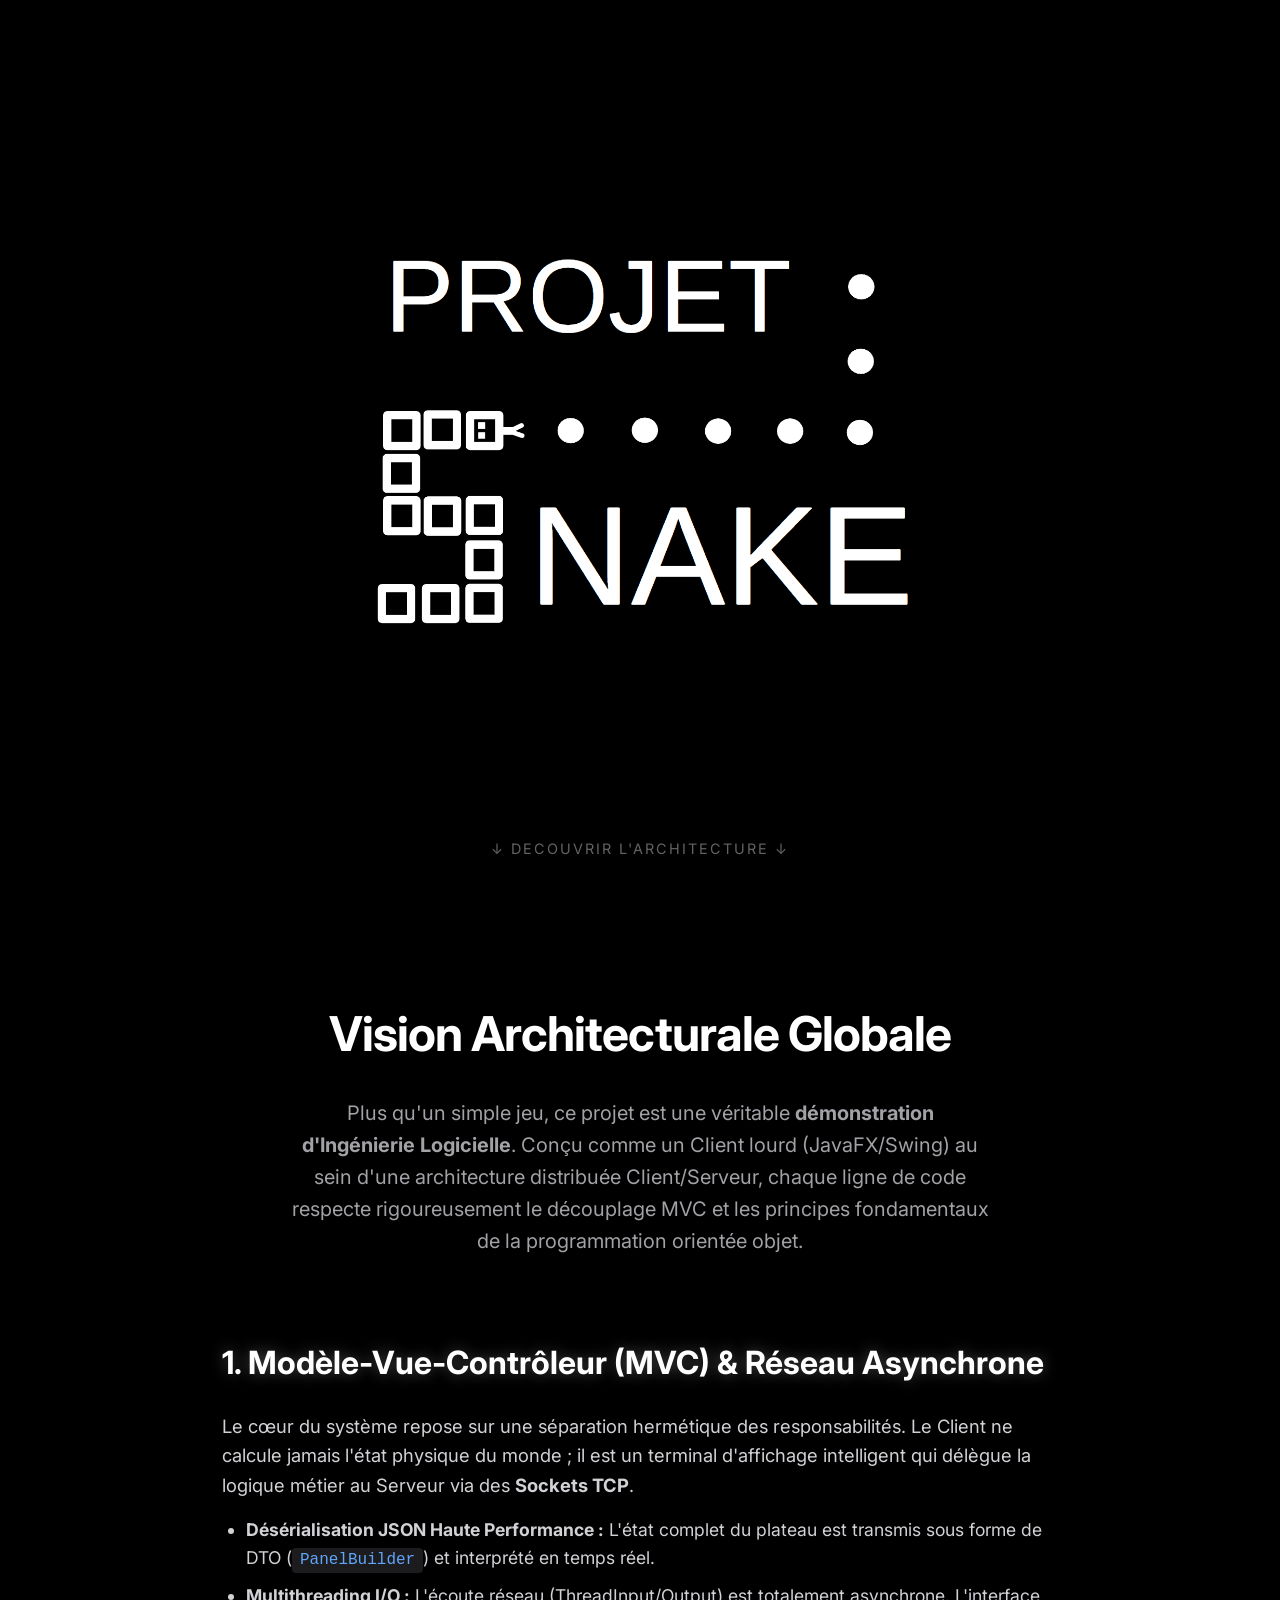
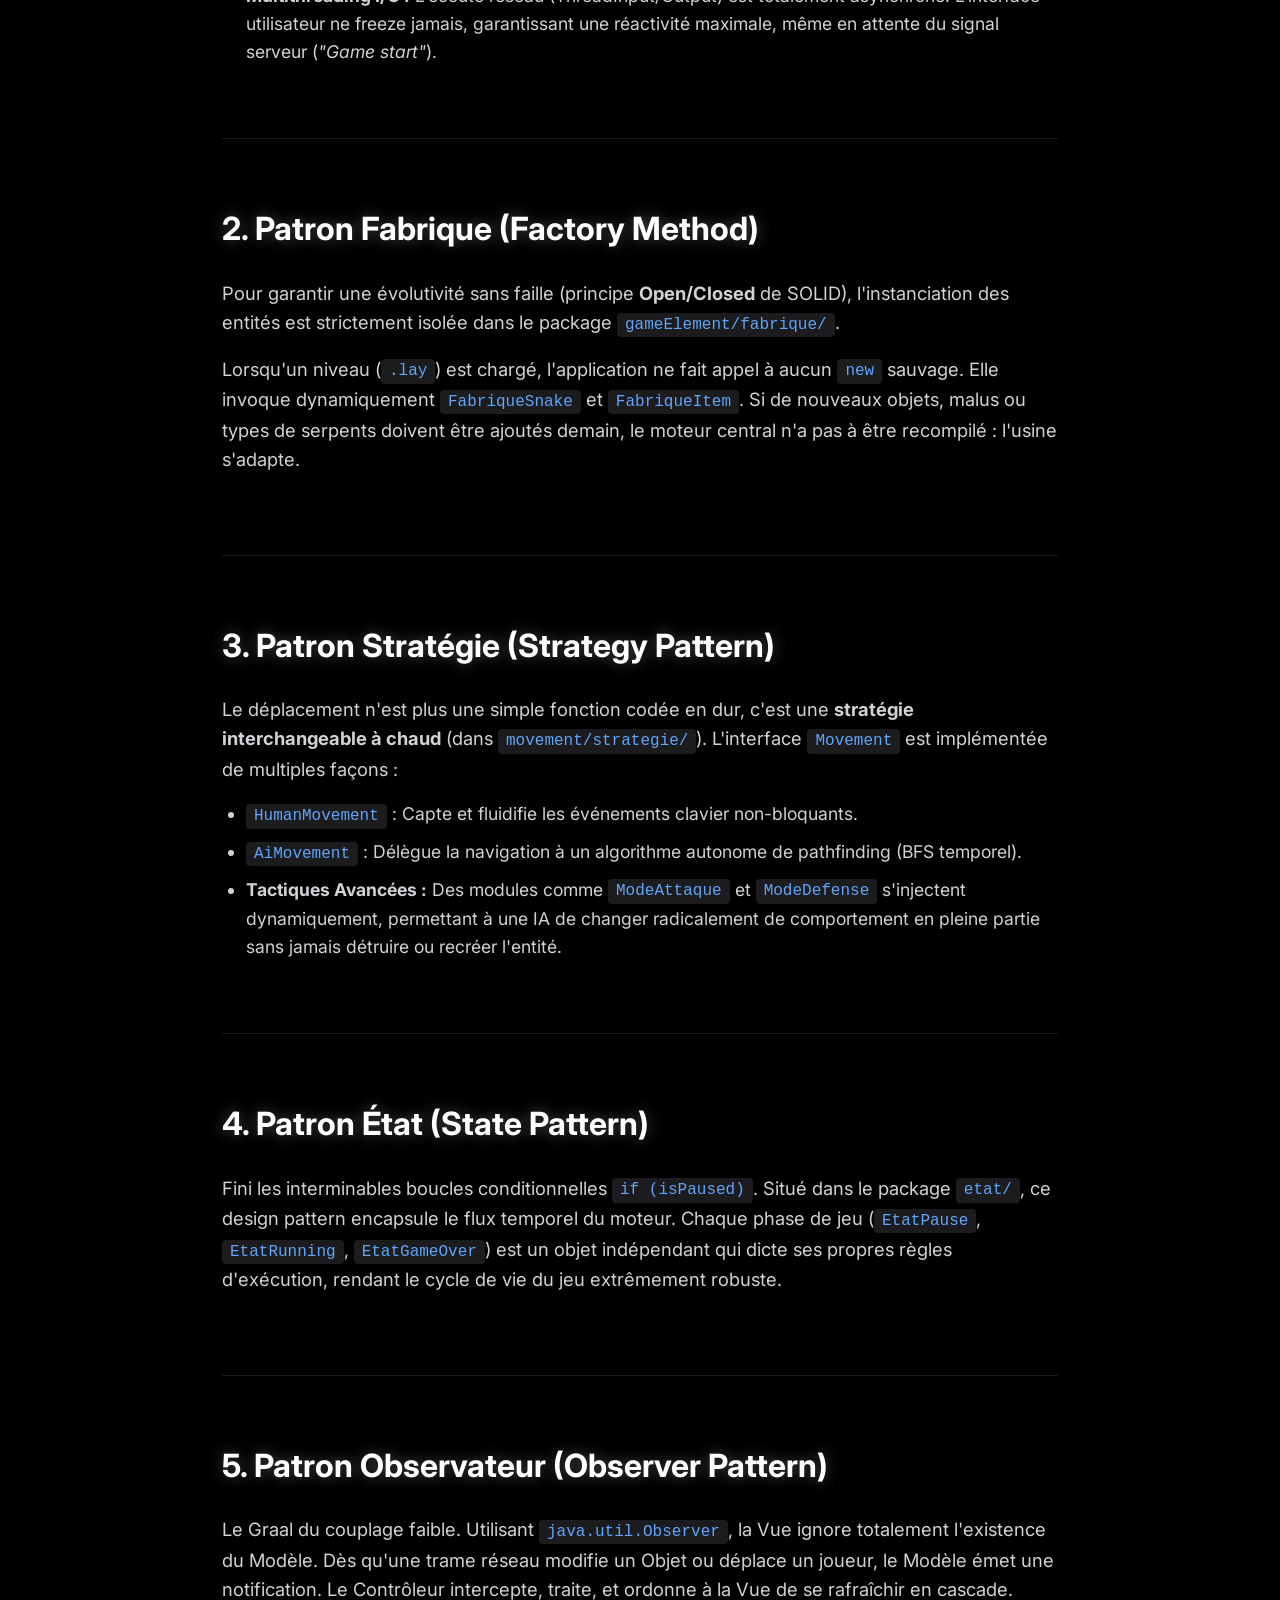
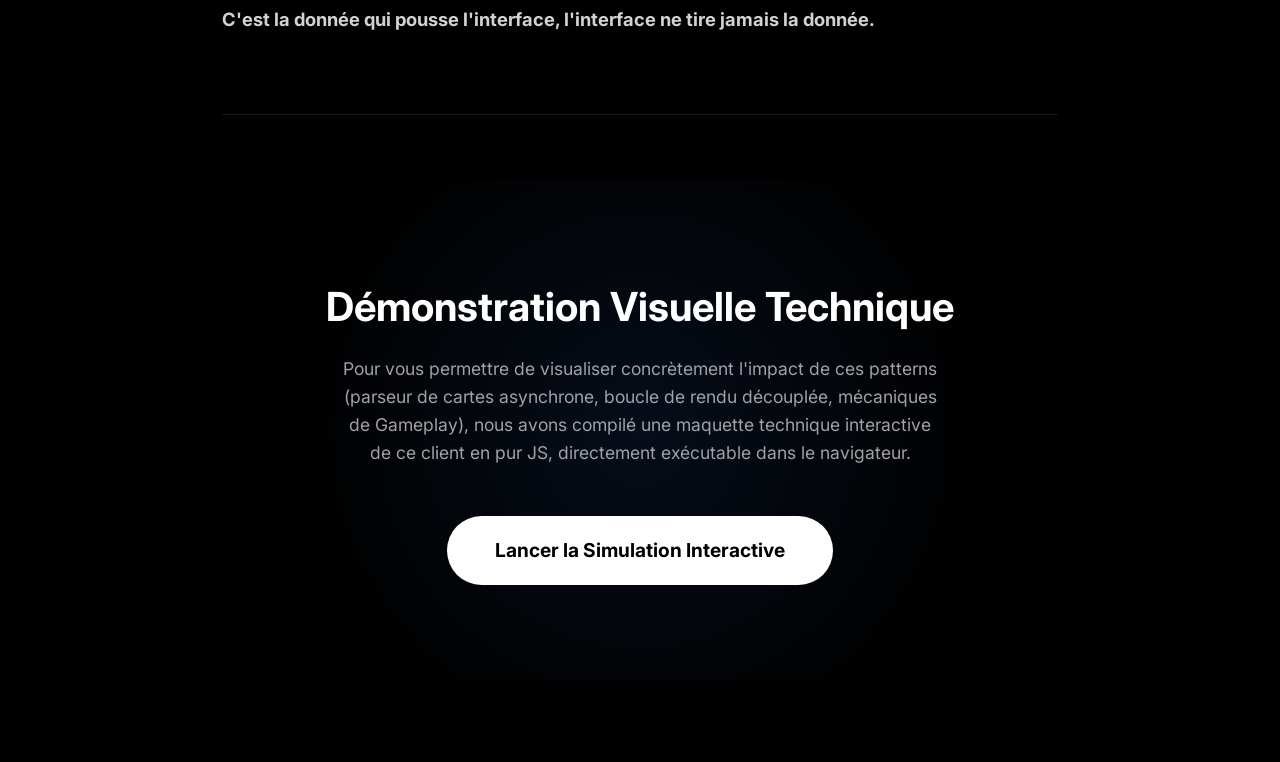
==== docs/index.html @ 8832fe9c "updtae" ====
<!DOCTYPE html>
<html lang="fr">

<head>
    <meta charset="UTF-8">
    <meta name="viewport" content="width=device-width, initial-scale=1.0">
    <title>Architecture - Projet Snake</title>
    <link rel="stylesheet" href="style.css">
    <link href="https://fonts.googleapis.com/css2?family=Inter:wght@300;400;600;800&display=swap" rel="stylesheet">
</head>

<body class="doc-dark-mode">

    <!-- Section Intro avec Fondu au Noir -->
    <section class="hero-fade">
        <img src="../images/titre.png" alt="Projet Snake" class="fade-in-logo">
        <div class="scroll-indicator">↓ Decouvrir l'Architecture ↓</div>
    </section>

    <!-- Corps de la Documentation -->
    <main class="architecture-content">

        <header class="section-header">
            <h2>Vision Architecturale Globale</h2>
            <p>Plus qu'un simple jeu, ce projet est une véritable <strong>démonstration d'Ingénierie
                    Logicielle</strong>. Conçu comme un Client lourd (JavaFX/Swing) au sein d'une architecture
                distribuée Client/Serveur, chaque ligne de code respecte rigoureusement le découplage MVC et les
                principes fondamentaux de la programmation orientée objet.</p>
        </header>

        <article class="doc-block">
            <h3>1. Modèle-Vue-Contrôleur (MVC) & Réseau Asynchrone</h3>
            <div class="block-content">
                <p>Le cœur du système repose sur une séparation hermétique des responsabilités. Le Client ne calcule
                    jamais l'état physique du monde ; il est un terminal d'affichage intelligent qui délègue la logique
                    métier au Serveur via des <strong>Sockets TCP</strong>.</p>
                <ul>
                    <li><strong>Désérialisation JSON Haute Performance :</strong> L'état complet du plateau est transmis
                        sous forme de DTO (<code>PanelBuilder</code>) et interprété en temps réel.</li>
                    <li><strong>Multithreading I/O :</strong> L'écoute réseau (ThreadInput/Output) est totalement
                        asynchrone. L'interface utilisateur ne freeze jamais, garantissant une réactivité maximale, même
                        en attente du signal serveur (<i>"Game start"</i>).</li>
                </ul>
            </div>
        </article>

        <article class="doc-block">
            <h3>2. Patron Fabrique (Factory Method)</h3>
            <div class="block-content">
                <p>Pour garantir une évolutivité sans faille (principe <strong>Open/Closed</strong> de SOLID),
                    l'instanciation des entités est strictement isolée dans le package
                    <code>gameElement/fabrique/</code>.</p>
                <p>Lorsqu'un niveau (<code>.lay</code>) est chargé, l'application ne fait appel à aucun <code>new</code>
                    sauvage. Elle invoque dynamiquement <code>FabriqueSnake</code> et <code>FabriqueItem</code>. Si de
                    nouveaux objets, malus ou types de serpents doivent être ajoutés demain, le moteur central n'a pas à
                    être recompilé : l'usine s'adapte.</p>
            </div>
        </article>

        <article class="doc-block">
            <h3>3. Patron Stratégie (Strategy Pattern)</h3>
            <div class="block-content">
                <p>Le déplacement n'est plus une simple fonction codée en dur, c'est une <strong>stratégie
                        interchangeable à chaud</strong> (dans <code>movement/strategie/</code>). L'interface
                    <code>Movement</code> est implémentée de multiples façons :</p>
                <ul>
                    <li><code>HumanMovement</code> : Capte et fluidifie les événements clavier non-bloquants.</li>
                    <li><code>AiMovement</code> : Délègue la navigation à un algorithme autonome de pathfinding (BFS
                        temporel).</li>
                    <li><strong>Tactiques Avancées :</strong> Des modules comme <code>ModeAttaque</code> et
                        <code>ModeDefense</code> s'injectent dynamiquement, permettant à une IA de changer radicalement
                        de comportement en pleine partie sans jamais détruire ou recréer l'entité.</li>
                </ul>
            </div>
        </article>

        <article class="doc-block">
            <h3>4. Patron État (State Pattern)</h3>
            <div class="block-content">
                <p>Fini les interminables boucles conditionnelles <code>if (isPaused)</code>. Situé dans le package
                    <code>etat/</code>, ce design pattern encapsule le flux temporel du moteur. Chaque phase de jeu
                    (<code>EtatPause</code>, <code>EtatRunning</code>, <code>EtatGameOver</code>) est un objet
                    indépendant qui dicte ses propres règles d'exécution, rendant le cycle de vie du jeu extrêmement
                    robuste.</p>
            </div>
        </article>

        <article class="doc-block">
            <h3>5. Patron Observateur (Observer Pattern)</h3>
            <div class="block-content">
                <p>Le Graal du couplage faible. Utilisant <code>java.util.Observer</code>, la Vue ignore totalement
                    l'existence du Modèle. Dès qu'une trame réseau modifie un Objet ou déplace un joueur, le Modèle émet
                    une notification. Le Contrôleur intercepte, traite, et ordonne à la Vue de se rafraîchir en cascade.
                    <strong>C'est la donnée qui pousse l'interface, l'interface ne tire jamais la donnée.</strong></p>
            </div>
        </article>

        <!-- CTA : Simulateur -->
        <div class="cta-container">
            <h3>Démonstration Visuelle Technique</h3>
            <p>Pour vous permettre de visualiser concrètement l'impact de ces patterns (parseur de cartes asynchrone,
                boucle de rendu découplée, mécaniques de Gameplay), nous avons compilé une maquette technique
                interactive de ce client en pur JS, directement exécutable dans le navigateur.</p>
            <a href="simulator.html" class="btn-large">Lancer la Simulation Interactive</a>
        </div>

    </main>
</body>

</html>
---- docs/style.css ----
:root {
    --apple-bg: #fbfbfd;
    --apple-surface: #ffffff;
    --apple-text: #1d1d1f;
    --apple-text-secondary: #86868b;
    --apple-border: #d2d2d7;
    --apple-blue: #0071e3;
    --apple-blue-hover: #0077ed;
    --apple-shadow: rgba(0, 0, 0, 0.08) 0px 4px 24px;
}

* {
    margin: 0;
    padding: 0;
    box-sizing: border-box;
    -webkit-font-smoothing: antialiased;
}

body {
    font-family: 'Inter', -apple-system, BlinkMacSystemFont, sans-serif;
    line-height: 1.6;
}

/* -------------------------------------------
   DARK MODE : DOCUMENTATION (index.html)
------------------------------------------- */
.doc-dark-mode {
    background-color: #000000;
    color: #e5e5ea;
}

.hero-fade {
    height: 100vh;
    display: flex;
    flex-direction: column;
    justify-content: center;
    align-items: center;
    background: #000000;
    position: relative;
}

.fade-in-logo {
    max-width: 80%;
    max-height: 400px;
    opacity: 0;
    animation: fadeInLogo 3s cubic-bezier(0.25, 1, 0.5, 1) forwards;
    filter: drop-shadow(0 0 40px rgba(96, 165, 250, 0.3));
}

@keyframes fadeInLogo {
    0% { opacity: 0; transform: scale(0.9); filter: blur(10px); }
    100% { opacity: 1; transform: scale(1); filter: blur(0px); }
}

.scroll-indicator {
    position: absolute;
    bottom: 40px;
    color: #636366;
    font-size: 0.9rem;
    letter-spacing: 2px;
    text-transform: uppercase;
    animation: pulse 2s infinite;
}

@keyframes pulse {
    0% { opacity: 0.3; transform: translateY(0); }
    50% { opacity: 1; transform: translateY(-5px); }
    100% { opacity: 0.3; transform: translateY(0); }
}

.architecture-content {
    max-width: 900px;
    margin: 0 auto;
    padding: 6rem 2rem;
}

.section-header {
    text-align: center;
    margin-bottom: 5rem;
}

.section-header h2 {
    font-size: 3rem;
    color: #ffffff;
    margin-bottom: 1.5rem;
    letter-spacing: -0.02em;
}

.section-header p {
    font-size: 1.25rem;
    color: #a1a1a6;
    max-width: 700px;
    margin: 0 auto;
}

.doc-block {
    margin-bottom: 4rem;
    padding-bottom: 4rem;
    border-bottom: 1px solid rgba(255,255,255,0.1);
}

.doc-block h3 {
    font-size: 2rem;
    color: #ffffff;
    margin-bottom: 1.5rem;
    display: inline-block;
    text-shadow: 0 0 15px rgba(255, 255, 255, 0.3);
}

.block-content p {
    font-size: 1.15rem;
    color: #d1d1d6;
    margin-bottom: 1rem;
}

.block-content ul {
    list-style-type: disc;
    padding-left: 1.5rem;
    color: #d1d1d6;
    font-size: 1.1rem;
}

.block-content li {
    margin-bottom: 0.5rem;
}

.block-content code {
    background: #1c1c1e;
    color: #60a5fa;
    padding: 0.2rem 0.5rem;
    border-radius: 4px;
    font-family: monospace;
    font-size: 1rem;
}

.cta-container {
    text-align: center;
    padding: 6rem 0;
    background: radial-gradient(circle at center, rgba(59, 130, 246, 0.1), transparent 70%);
}

.cta-container h3 {
    font-size: 2.5rem;
    color: #fff;
    margin-bottom: 1rem;
}

.cta-container p {
    font-size: 1.1rem;
    color: #a1a1a6;
    max-width: 600px;
    margin: 0 auto 3rem auto;
}

.btn-large {
    display: inline-block;
    background: #ffffff;
    color: #000000;
    font-size: 1.2rem;
    font-weight: 700;
    padding: 1.2rem 3rem;
    border-radius: 40px;
    text-decoration: none;
    transition: transform 0.2s, background 0.2s;
}

.btn-large:hover {
    transform: scale(1.05);
    background: #f5f5f7;
}

/* -------------------------------------------
   LIGHT MODE : SIMULATEUR (simulator.html)
------------------------------------------- */
.sim-light-mode {
    background-color: var(--apple-bg);
    color: var(--apple-text);
}

.nav-bar {
    background-color: rgba(255, 255, 255, 0.8);
    backdrop-filter: saturate(180%) blur(20px);
    border-bottom: 1px solid var(--apple-border);
    padding: 1rem 2rem;
    display: flex;
    align-items: center;
    gap: 2rem;
}

.back-link {
    color: var(--apple-blue);
    text-decoration: none;
    font-weight: 600;
}

.nav-bar h1 {
    font-size: 1.2rem;
    font-weight: 600;
    margin: 0;
}

.simulator-only {
    max-width: 800px;
    margin: 3rem auto;
    padding: 0 2rem;
}

.simulator-pane {
    background: var(--apple-surface);
    border-radius: 24px;
    padding: 2rem;
    box-shadow: var(--apple-shadow);
    display: flex;
    flex-direction: column;
    gap: 1.5rem;
}

.controls {
    display: flex;
    gap: 1rem;
    flex-wrap: wrap;
}

.control-group {
    display: flex;
    flex-direction: column;
    gap: 0.5rem;
    flex: 1;
}

label {
    font-size: 0.85rem;
    font-weight: 600;
    color: var(--apple-text-secondary);
}

select, button {
    font-family: inherit;
    font-size: 1rem;
    padding: 0.8rem 1rem;
    border-radius: 12px;
    border: 1px solid var(--apple-border);
    background: var(--apple-bg);
    outline: none;
}

button.btn-primary {
    background-color: var(--apple-blue);
    color: white;
    border: none;
    cursor: pointer;
    font-weight: 600;
    transition: background 0.2s;
}

button.btn-primary:hover {
    background-color: var(--apple-blue-hover);
}

.canvas-wrapper {
    position: relative;
    width: 100%;
    aspect-ratio: 1/1;
    background-color: #f5f5f7;
    border-radius: 16px;
    overflow: hidden;
    border: 1px solid var(--apple-border);
}

canvas {
    width: 100%;
    height: 100%;
    display: block;
}

.overlay {
    position: absolute;
    top: 0;
    left: 0;
    width: 100%;
    height: 100%;
    background: rgba(255, 255, 255, 0.8);
    backdrop-filter: blur(8px);
    display: flex;
    justify-content: center;
    align-items: center;
    font-size: 1.5rem;
    font-weight: 600;
}

.hidden {
    display: none;
}

.keyboard-hints {
    display: flex;
    justify-content: space-between;
    font-size: 0.85rem;
    color: var(--apple-text-secondary);
    background: var(--apple-bg);
    padding: 1rem;
    border-radius: 12px;
}

/* -------------------------------------------
   DARK MODE PIXEL : SIMULATEUR
------------------------------------------- */
.sim-dark-pixel {
    background-color: #000;
    color: #fff;
    font-family: 'Press Start 2P', monospace; /* Optionnel si importé, sinon fallback monospace */
    display: flex;
    flex-direction: column;
    height: 100vh;
    overflow: hidden;
}

.nav-bar-pixel {
    background: #111;
    border-bottom: 2px solid #333;
    padding: 1rem;
    display: flex;
    justify-content: space-between;
    align-items: center;
    font-size: 0.8rem;
    font-family: monospace;
}

.nav-bar-pixel .back-link {
    color: #4ade80;
    text-decoration: none;
    text-transform: uppercase;
}

.pixel-canvas-wrapper {
    flex-grow: 1;
    position: relative;
    display: flex;
    justify-content: center;
    align-items: center;
    background-color: #0a0a0a;
}

canvas {
    image-rendering: pixelated; /* Force le rendu pixel art */
    border: 4px solid #333;
    max-width: 90vw;
    max-height: 90vh;
    background: #000;
}

#score-display {
    position: absolute;
    top: 20px;
    left: 20px;
    background: #1d4ed8; /* Bleu pour ne pas confondre avec le terrain/les murs */
    border: 2px solid #fff;
    color: #fff;
    padding: 10px 15px;
    font-family: inherit;
    font-size: 14px;
    z-index: 10;
}

.pixel-overlay {
    position: absolute;
    top: 0; left: 0; width: 100%; height: 100%;
    background: rgba(0, 0, 0, 0.85);
    display: flex;
    justify-content: center;
    align-items: center;
    z-index: 100; /* Permet de cacher le score quand le menu est ouvert */
}

.pixel-overlay.hidden {
    display: none;
}

.pixel-menu {
    background: #000;
    border: 4px solid #fff;
    padding: 2rem;
    display: flex;
    flex-direction: column;
    gap: 1.5rem;
    text-align: center;
    min-width: 300px;
    font-family: monospace;
}

.pixel-menu h2 {
    font-size: 1.5rem;
    color: #fff;
    margin-bottom: 1rem;
    text-transform: uppercase;
}

.pixel-menu label {
    font-size: 1rem;
    color: #aaa;
    margin-bottom: 0.5rem;
    display: block;
}

.pixel-menu select {
    width: 100%;
    padding: 0.5rem;
    background: #111;
    color: #fff;
    border: 2px solid #555;
    font-family: inherit;
    font-size: 1rem;
}

.btn-pixel {
    margin-top: 1rem;
    background: #4ade80;
    color: #000;
    border: 4px solid #fff;
    padding: 1rem;
    font-weight: bold;
    font-size: 1.2rem;
    cursor: pointer;
    font-family: inherit;
    text-transform: uppercase;
}

.btn-pixel:hover {
    background: #22c55e;
}

/* -------------------------------------------
   DIAGRAMME D'ARCHITECTURE TECHNIQUE
------------------------------------------- */
.arch-diagram-section {
    padding: 4rem 0;
    border-bottom: 1px solid rgba(255,255,255,0.1);
    margin-bottom: 4rem;
}

.arch-diagram-section > h3 {
    font-size: 1.1rem;
    font-weight: 600;
    color: #636366;
    text-align: center;
    text-transform: uppercase;
    letter-spacing: 3px;
    margin-bottom: 2.5rem;
}

.arch-diagram {
    display: flex;
    flex-direction: column;
    gap: 0;
    font-family: 'Inter', monospace;
    position: relative;
}

/* Couches */
.arch-layer {
    border-radius: 14px;
    padding: 1.2rem 1.5rem;
    position: relative;
    border: 1px solid transparent;
}

.arch-layer-label {
    position: absolute;
    top: -11px;
    left: 20px;
    font-size: 0.65rem;
    font-weight: 700;
    text-transform: uppercase;
    letter-spacing: 2px;
    padding: 2px 10px;
    border-radius: 20px;
    background: #000;
}

/* COUCHE SERVEUR */
.layer-server {
    background: rgba(239, 68, 68, 0.07);
    border-color: rgba(239, 68, 68, 0.3);
}
.layer-server .arch-layer-label {
    color: #ef4444;
    border: 1px solid rgba(239, 68, 68, 0.4);
}

/* COUCHE RÉSEAU */
.layer-network {
    margin: 0.6rem 2rem;
    background: rgba(251, 191, 36, 0.05);
    border-color: rgba(251, 191, 36, 0.3);
    border-style: dashed;
}
.layer-network .arch-layer-label {
    color: #fbbf24;
    border: 1px solid rgba(251, 191, 36, 0.4);
}

/* COUCHE CLIENT MVC */
.layer-client {
    background: rgba(59, 130, 246, 0.07);
    border-color: rgba(59, 130, 246, 0.3);
}
.layer-client .arch-layer-label {
    color: #60a5fa;
    border: 1px solid rgba(59, 130, 246, 0.4);
}

/* COUCHE PATTERNS */
.layer-patterns {
    margin: 0.6rem 1rem;
    background: rgba(139, 92, 246, 0.07);
    border-color: rgba(139, 92, 246, 0.25);
}
.layer-patterns .arch-layer-label {
    color: #a78bfa;
    border: 1px solid rgba(139, 92, 246, 0.4);
}

/* Grille de modules dans une couche */
.arch-modules {
    display: flex;
    gap: 0.8rem;
    flex-wrap: wrap;
    margin-top: 0.5rem;
    align-items: stretch;
}

.arch-module {
    flex: 1;
    min-width: 130px;
    border-radius: 10px;
    padding: 0.8rem 1rem;
    display: flex;
    flex-direction: column;
    gap: 0.3rem;
    border: 1px solid;
    position: relative;
    transition: transform 0.2s ease, box-shadow 0.2s ease;
}

.arch-module:hover {
    transform: translateY(-2px);
    box-shadow: 0 8px 20px rgba(0,0,0,0.4);
}

.arch-module-icon {
    font-size: 1.1rem;
    margin-bottom: 0.2rem;
}

.arch-module-name {
    font-size: 0.75rem;
    font-weight: 700;
    font-family: monospace;
    color: #e5e5ea;
    line-height: 1.2;
}

.arch-module-desc {
    font-size: 0.62rem;
    color: #636366;
    font-family: 'Inter', sans-serif;
    line-height: 1.4;
}

.arch-module-badge {
    display: inline-block;
    margin-top: 0.4rem;
    font-size: 0.55rem;
    font-weight: 700;
    text-transform: uppercase;
    letter-spacing: 1px;
    padding: 2px 6px;
    border-radius: 4px;
    align-self: flex-start;
}

/* Couleurs des modules par couche */
.mod-red    { background: rgba(239,68,68,0.12); border-color: rgba(239,68,68,0.25); }
.mod-yellow { background: rgba(251,191,36,0.1);  border-color: rgba(251,191,36,0.25); }
.mod-blue   { background: rgba(59,130,246,0.1);  border-color: rgba(59,130,246,0.25); }
.mod-purple { background: rgba(139,92,246,0.1);  border-color: rgba(139,92,246,0.25); }
.mod-green  { background: rgba(74,222,128,0.08); border-color: rgba(74,222,128,0.25); }
.mod-teal   { background: rgba(20,184,166,0.08); border-color: rgba(20,184,166,0.25); }

.badge-red    { background: rgba(239,68,68,0.25);   color: #f87171; }
.badge-yellow { background: rgba(251,191,36,0.25);  color: #fcd34d; }
.badge-blue   { background: rgba(59,130,246,0.25);  color: #93c5fd; }
.badge-purple { background: rgba(139,92,246,0.25);  color: #c4b5fd; }
.badge-green  { background: rgba(74,222,128,0.2);   color: #86efac; }
.badge-teal   { background: rgba(20,184,166,0.2);   color: #5eead4; }

/* Flèches de connexion entre couches */
.arch-arrow {
    display: flex;
    justify-content: center;
    align-items: center;
    gap: 1.5rem;
    padding: 0.5rem 0;
    position: relative;
}

.arch-arrow-line {
    display: flex;
    flex-direction: column;
    align-items: center;
    gap: 0.2rem;
}

.arch-arrow-label {
    font-size: 0.6rem;
    font-weight: 700;
    text-transform: uppercase;
    letter-spacing: 1px;
    padding: 2px 8px;
    border-radius: 10px;
}

.arrow-up { color: #636366; font-size: 0.9rem; animation: pulse-arrow 1.5s infinite; }
.arrow-down { color: #636366; font-size: 0.9rem; animation: pulse-arrow 1.5s infinite 0.75s; }

@keyframes pulse-arrow {
    0%, 100% { opacity: 0.4; }
    50% { opacity: 1; }
}

.arrow-tcp   { background: rgba(251,191,36,0.15); color: #fbbf24; border: 1px solid rgba(251,191,36,0.3); }
.arrow-json  { background: rgba(74,222,128,0.1);  color: #4ade80; border: 1px solid rgba(74,222,128,0.3); }
.arrow-evt   { background: rgba(139,92,246,0.15); color: #a78bfa; border: 1px solid rgba(139,92,246,0.3); }

/* Légende */
.arch-legend {
    display: flex;
    flex-wrap: wrap;
    gap: 1rem;
    margin-top: 1.5rem;
    padding-top: 1.5rem;
    border-top: 1px solid rgba(255,255,255,0.08);
    justify-content: center;
}

.legend-item {
    display: flex;
    align-items: center;
    gap: 0.4rem;
    font-size: 0.65rem;
    color: #636366;
    font-weight: 600;
    text-transform: uppercase;
    letter-spacing: 1px;
}

.legend-dot {
    width: 8px;
    height: 8px;
    border-radius: 50%;
    flex-shrink: 0;
}
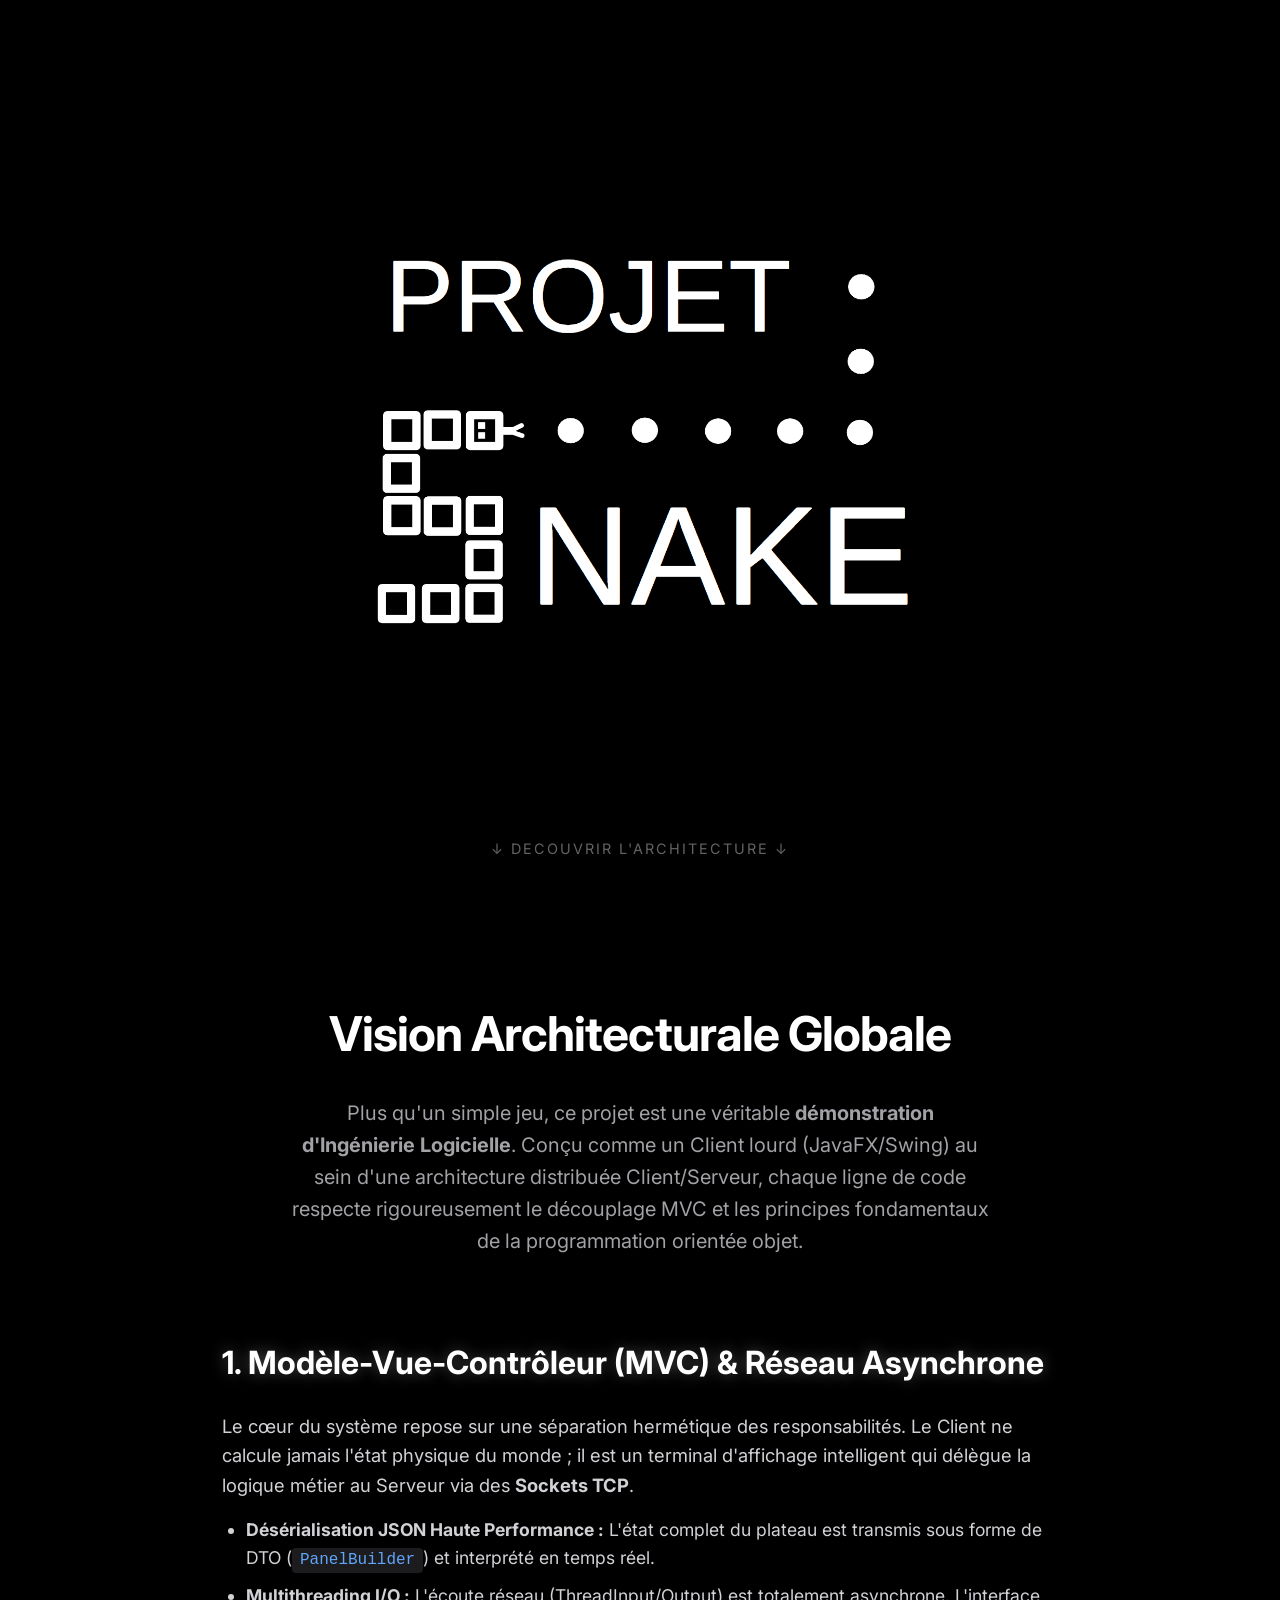
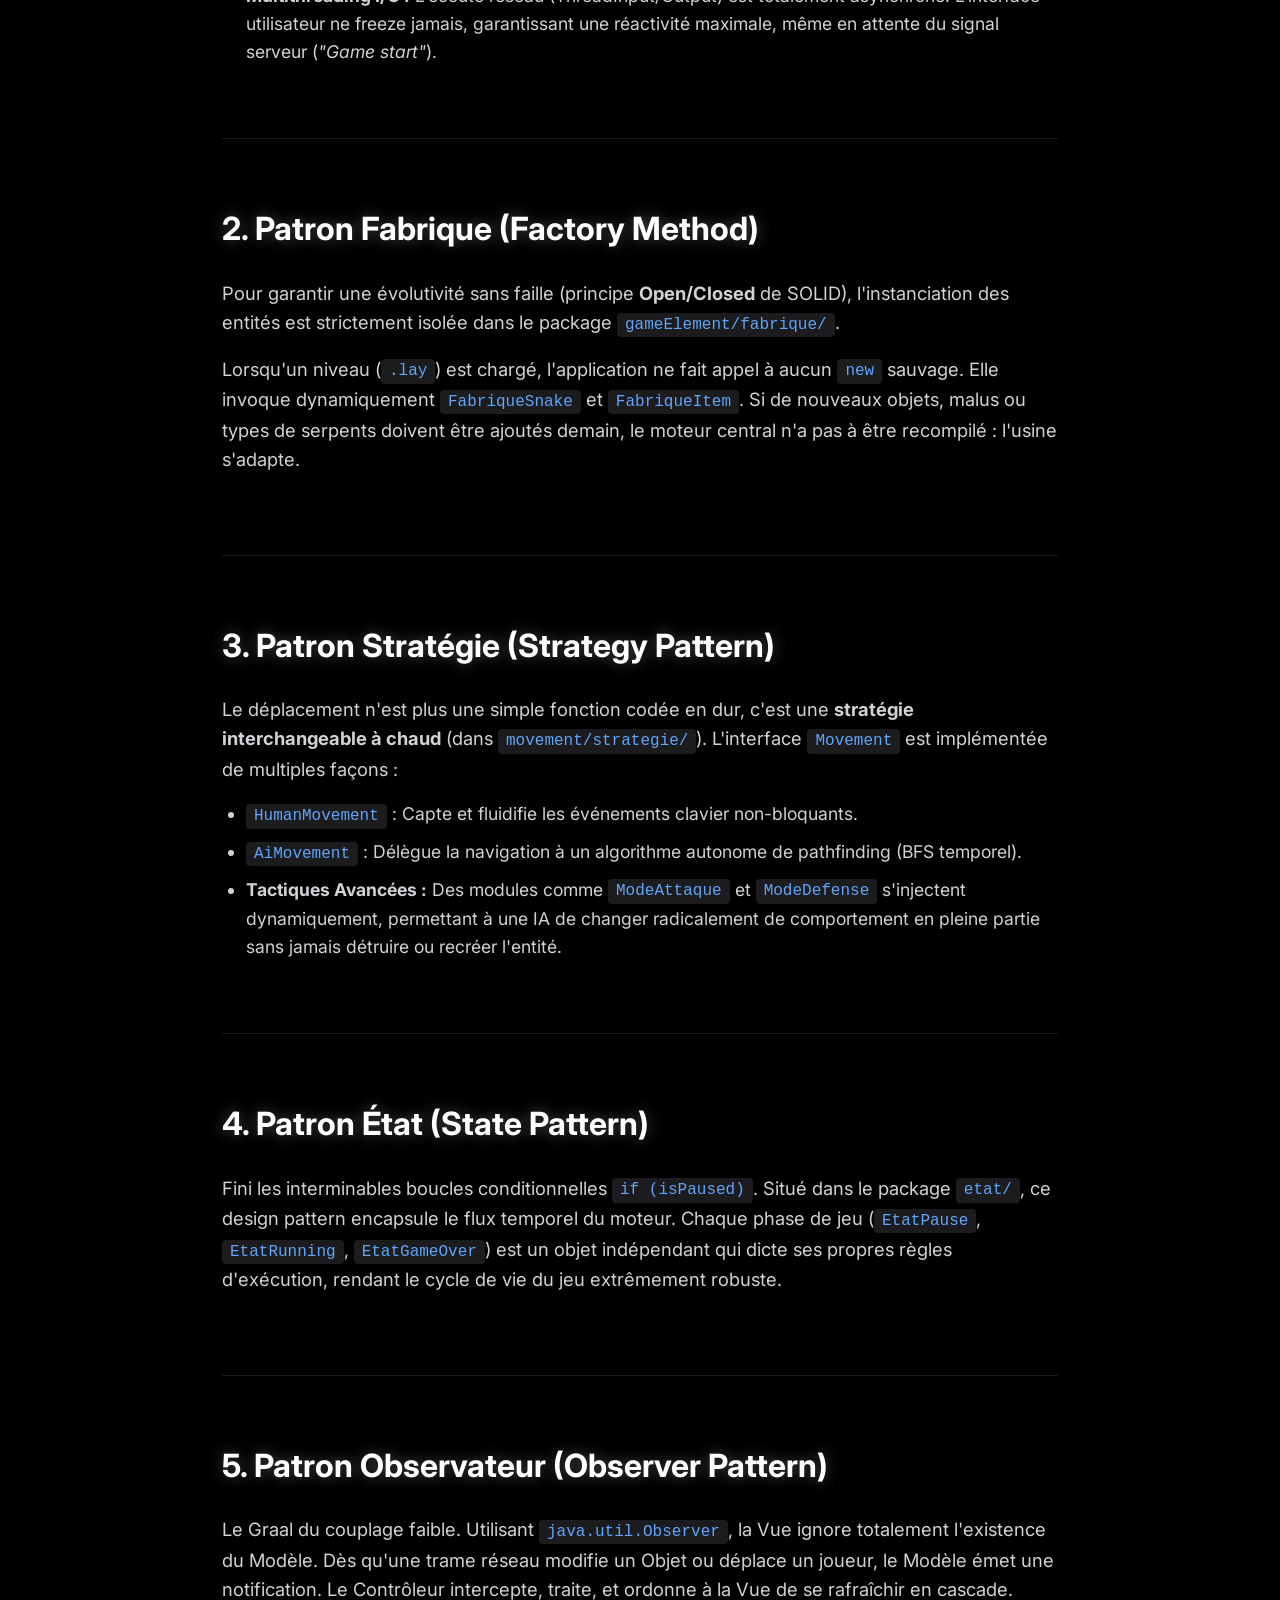
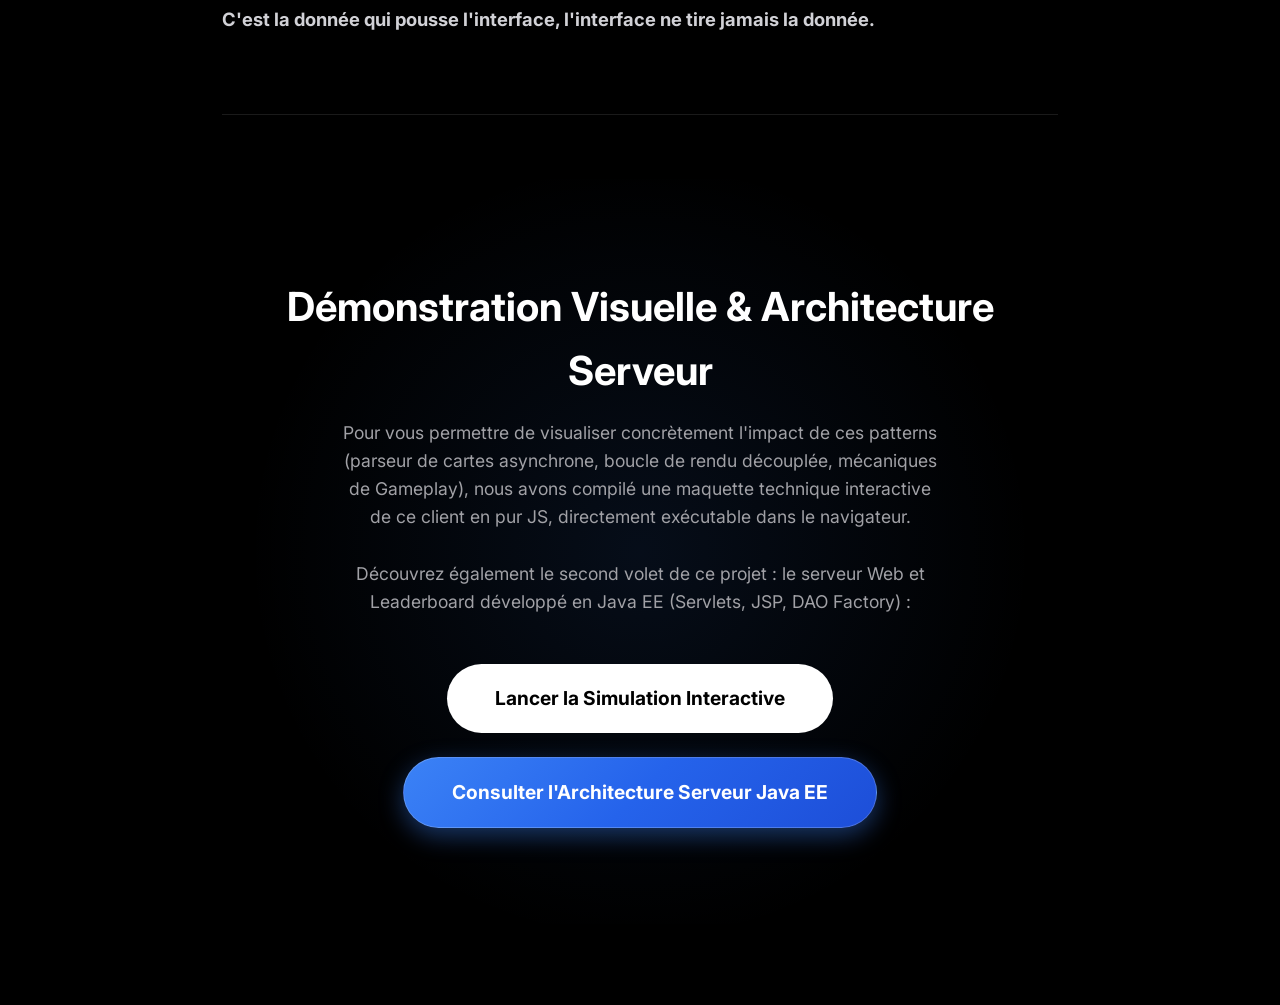
==== commit c9ab86a0: "update" ====
--- a/docs/index.html
+++ b/docs/index.html
@@ -13,7 +13,7 @@
 
     <!-- Section Intro avec Fondu au Noir -->
     <section class="hero-fade">
-        <img src="../images/titre.png" alt="Projet Snake" class="fade-in-logo">
+        <img src="images/titre.png" alt="Projet Snake" class="fade-in-logo">
         <div class="scroll-indicator">↓ Decouvrir l'Architecture ↓</div>
     </section>
 
@@ -95,13 +95,16 @@
             </div>
         </article>
 
-        <!-- CTA : Simulateur -->
+        <!-- CTA : Simulateur & Architecture Serveur -->
         <div class="cta-container">
-            <h3>Démonstration Visuelle Technique</h3>
+            <h3>Démonstration Visuelle & Architecture Serveur</h3>
             <p>Pour vous permettre de visualiser concrètement l'impact de ces patterns (parseur de cartes asynchrone,
                 boucle de rendu découplée, mécaniques de Gameplay), nous avons compilé une maquette technique
-                interactive de ce client en pur JS, directement exécutable dans le navigateur.</p>
-            <a href="simulator.html" class="btn-large">Lancer la Simulation Interactive</a>
+                interactive de ce client en pur JS, directement exécutable dans le navigateur. <br><br>Découvrez également le second volet de ce projet : le serveur Web et Leaderboard développé en Java EE (Servlets, JSP, DAO Factory) :</p>
+            <div class="cta-buttons-wrapper">
+                <a href="simulator.html" class="btn-large">Lancer la Simulation Interactive</a>
+                <a href="https://ayluc.github.io/web_avance_snake/" class="btn-large btn-primary-gradient">Consulter l'Architecture Serveur Java EE</a>
+            </div>
         </div>
 
     </main>
--- a/docs/style.css
+++ b/docs/style.css
@@ -167,6 +167,27 @@
 .btn-large:hover {
     transform: scale(1.05);
     background: #f5f5f7;
+}
+
+.cta-buttons-wrapper {
+    display: flex;
+    justify-content: center;
+    align-items: center;
+    gap: 1.5rem;
+    flex-wrap: wrap;
+    margin-top: 2rem;
+}
+
+.btn-primary-gradient {
+    background: linear-gradient(135deg, #3b82f6 0%, #2563eb 50%, #1d4ed8 100%);
+    color: #ffffff !important;
+    border: 1px solid rgba(255, 255, 255, 0.2);
+    box-shadow: 0 8px 25px rgba(59, 130, 246, 0.4);
+}
+
+.btn-primary-gradient:hover {
+    background: linear-gradient(135deg, #60a5fa 0%, #3b82f6 50%, #2563eb 100%);
+    box-shadow: 0 12px 35px rgba(59, 130, 246, 0.6);
 }
 
 /* -------------------------------------------
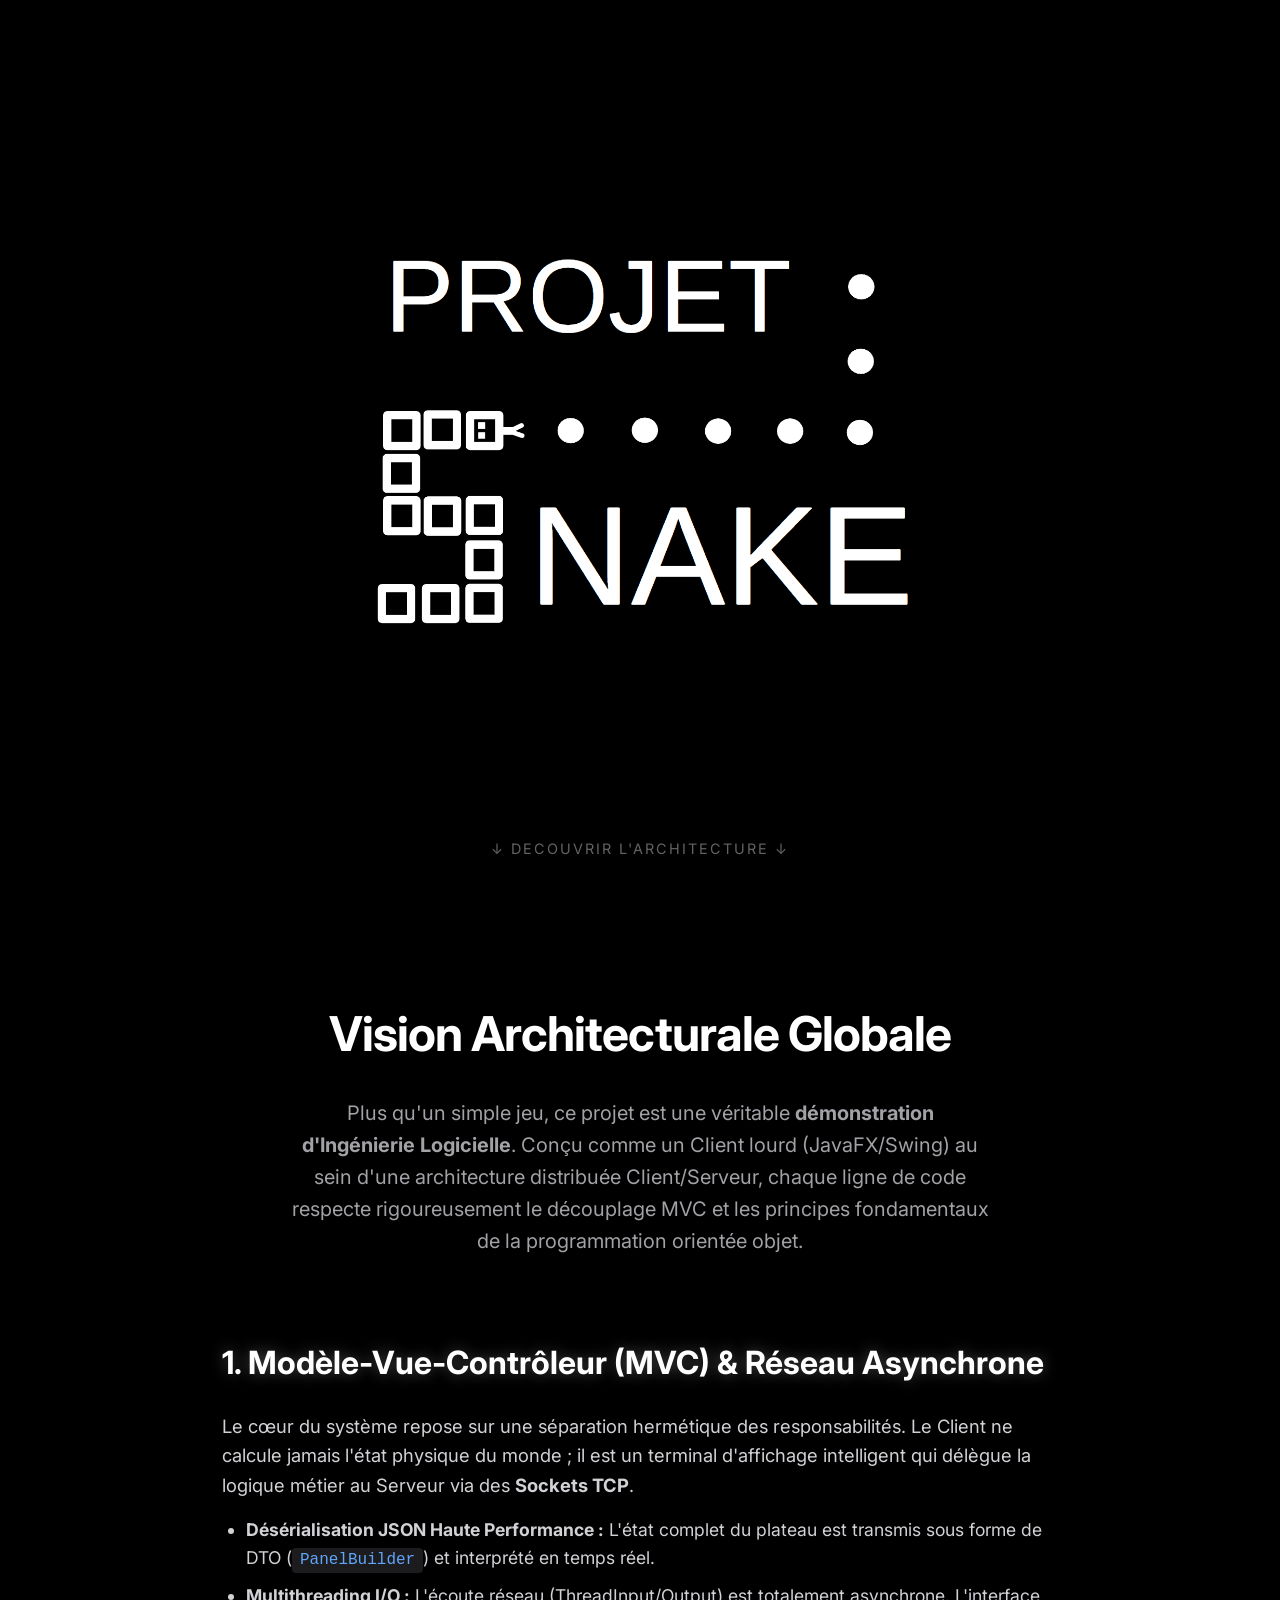
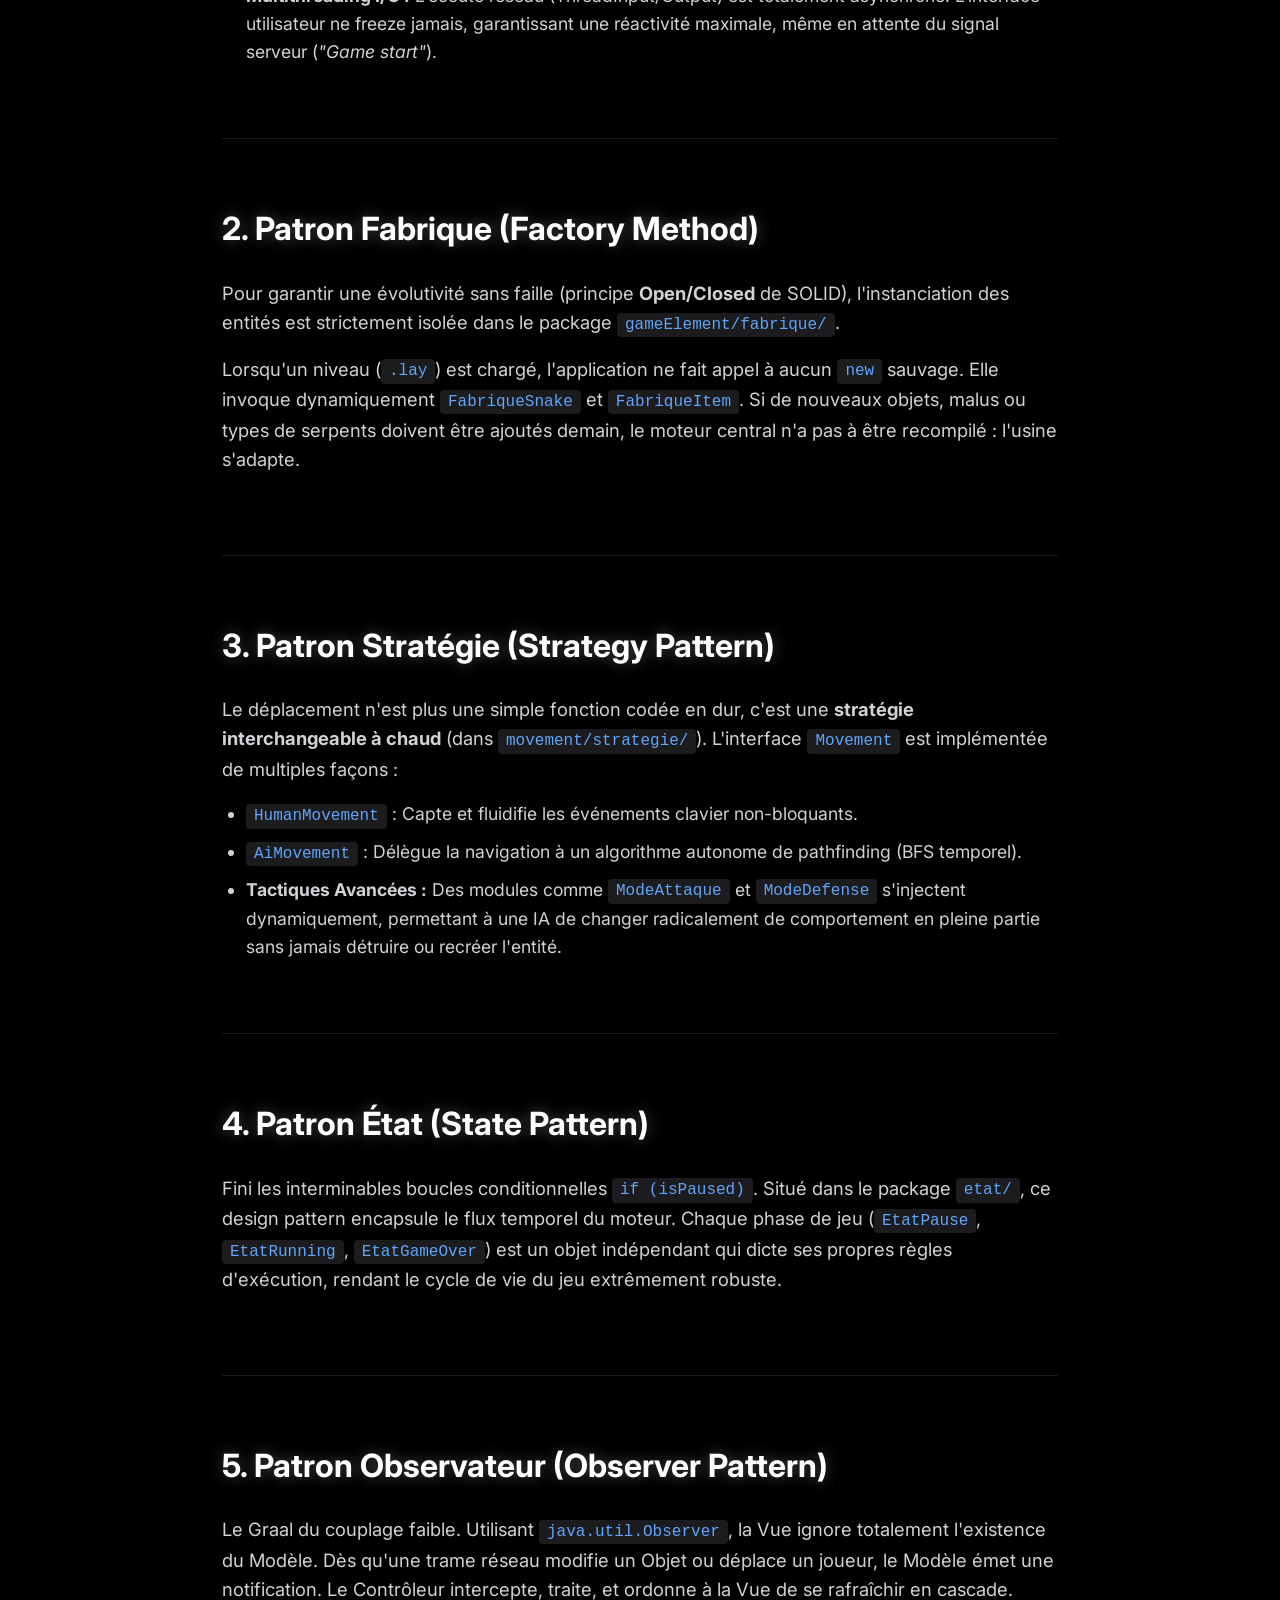
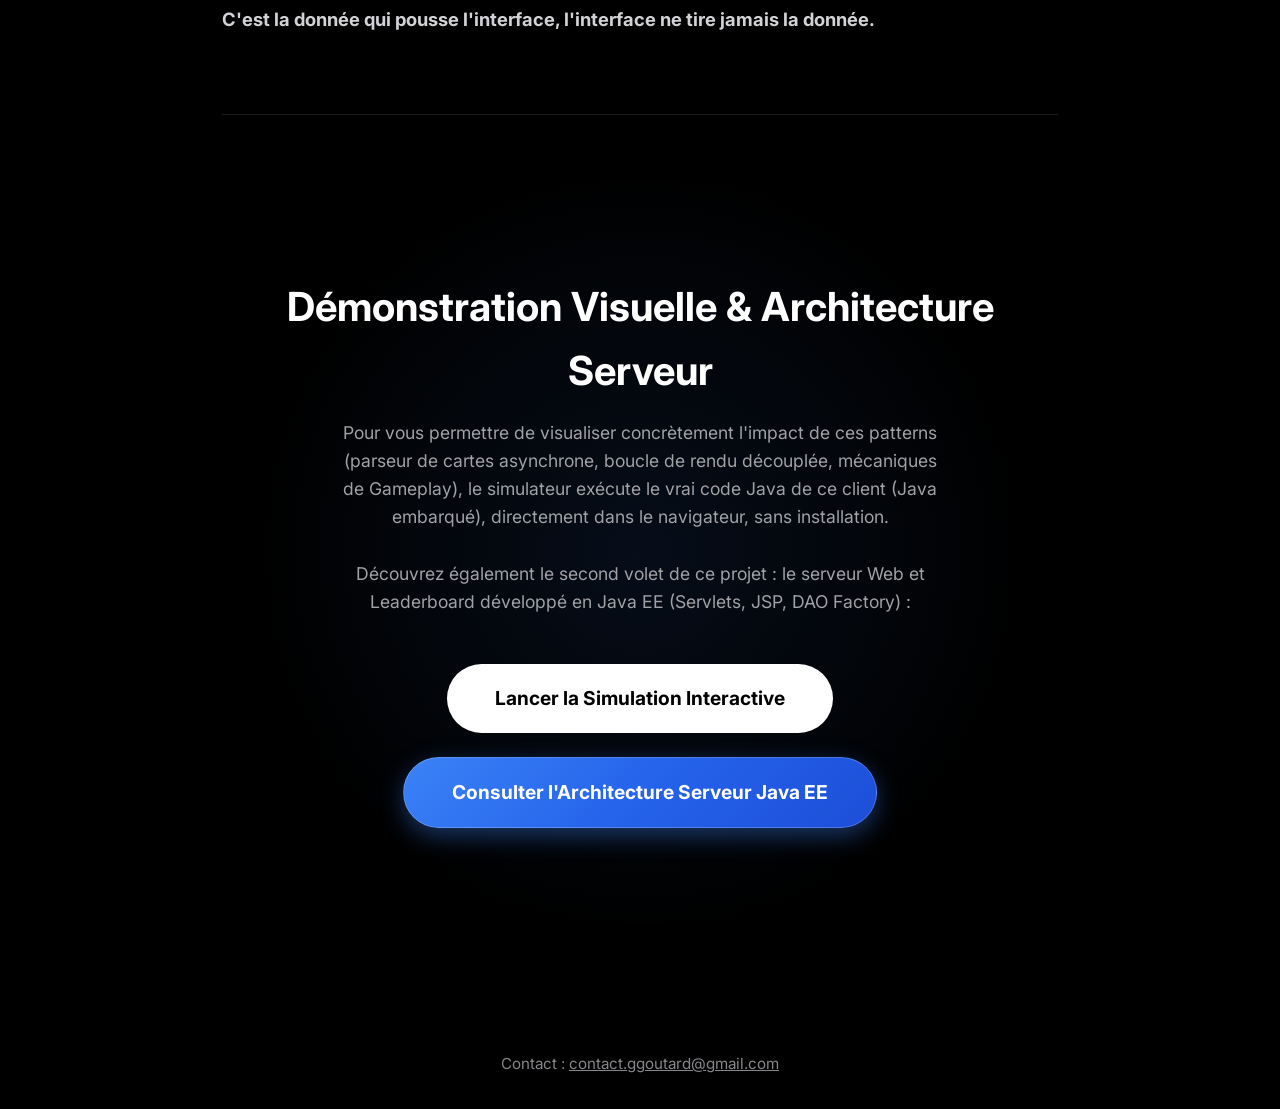
==== commit 3ad5901f: "mise en ligne du simulateur java avec VM" ====
--- a/docs/index.html
+++ b/docs/index.html
@@ -99,8 +99,8 @@
         <div class="cta-container">
             <h3>Démonstration Visuelle & Architecture Serveur</h3>
             <p>Pour vous permettre de visualiser concrètement l'impact de ces patterns (parseur de cartes asynchrone,
-                boucle de rendu découplée, mécaniques de Gameplay), nous avons compilé une maquette technique
-                interactive de ce client en pur JS, directement exécutable dans le navigateur. <br><br>Découvrez également le second volet de ce projet : le serveur Web et Leaderboard développé en Java EE (Servlets, JSP, DAO Factory) :</p>
+                boucle de rendu découplée, mécaniques de Gameplay), le simulateur exécute le vrai code
+                Java de ce client (Java embarqué), directement dans le navigateur, sans installation. <br><br>Découvrez également le second volet de ce projet : le serveur Web et Leaderboard développé en Java EE (Servlets, JSP, DAO Factory) :</p>
             <div class="cta-buttons-wrapper">
                 <a href="simulator.html" class="btn-large">Lancer la Simulation Interactive</a>
                 <a href="https://ayluc.github.io/web_avance_snake/" class="btn-large btn-primary-gradient">Consulter l'Architecture Serveur Java EE</a>
@@ -108,6 +108,10 @@
         </div>
 
     </main>
+
+    <footer class="site-footer">
+        Contact : <a href="mailto:contact.ggoutard@gmail.com">contact.ggoutard@gmail.com</a>
+    </footer>
 </body>
 
 </html>
--- a/docs/style.css
+++ b/docs/style.css
@@ -682,3 +682,12 @@
     flex-shrink: 0;
 }
 
+
+/* Pied de page : contact */
+.site-footer {
+    text-align: center;
+    padding: 2rem 1rem 3rem;
+    color: #86868b;
+    font-size: 0.95rem;
+}
+.site-footer a { color: inherit; text-decoration: underline; }
